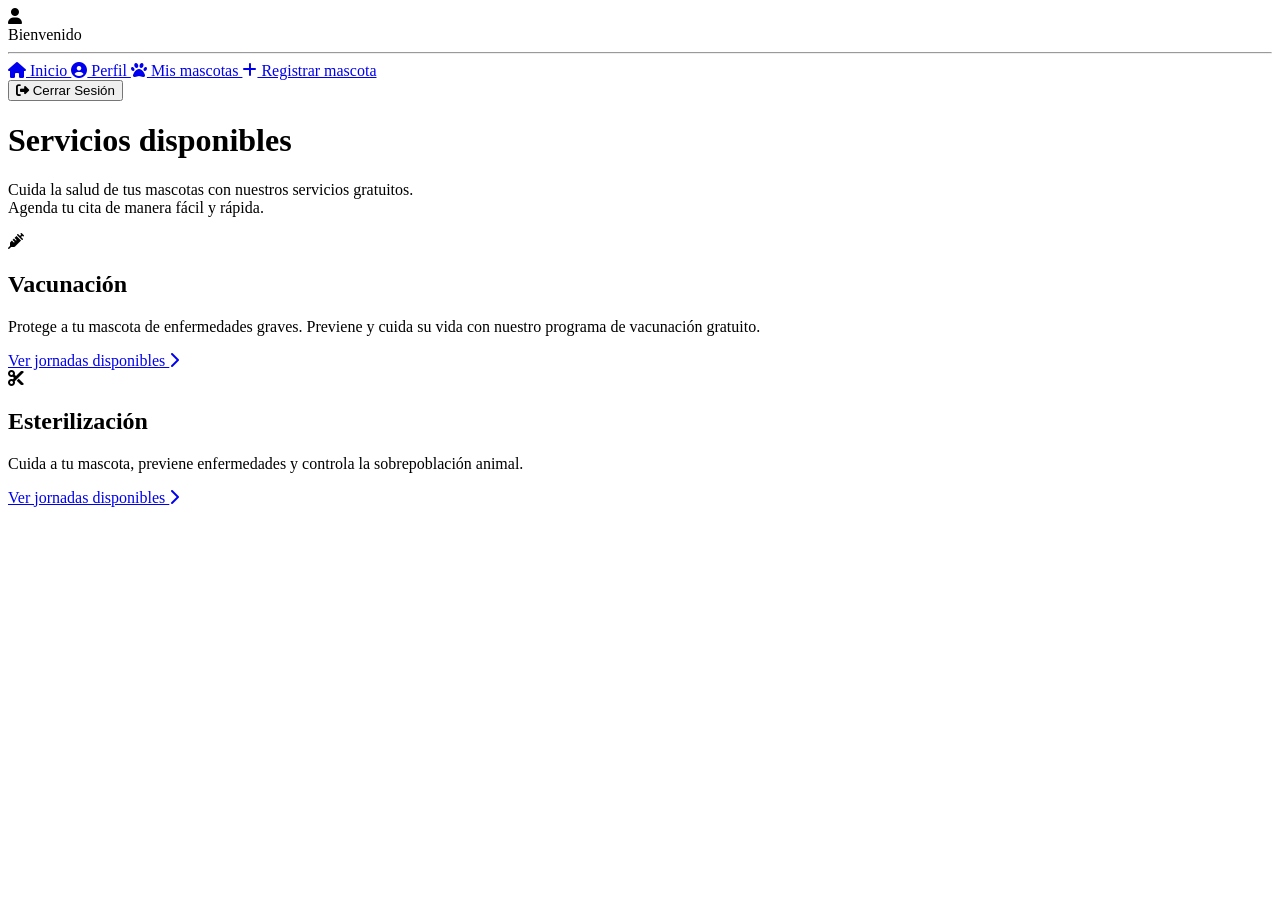
==== Pages/dashboard.html @ cf325ea8 "Tarjetas de servicios" ====
<!DOCTYPE html>
<html lang="es">
<head>
  <meta charset="UTF-8" />
  <meta name="viewport" content="width=device-width, initial-scale=1.0" />
  <title>APPET - Inicio</title>
  <link rel="stylesheet" href="https://cdnjs.cloudflare.com/ajax/libs/font-awesome/6.5.0/css/all.min.css" />
  <link rel="stylesheet" href="../css/sidebar.css" />
  <link rel="stylesheet" href="../css/dashboard.css" />
</head>
<body>

  <div class="layout">

    <!-- ===== SIDEBAR ===== -->
    <aside class="sidebar">

      <div class="sidebar-usuario">
        <div class="avatar">
          <i class="fa-solid fa-user"></i>
        </div>
        <span class="usuario-nombre">Bienvenido</span>
      </div>

      <hr class="divisor" />

      <nav class="sidebar-nav">
        <a href="dashboard.html" class="nav-item activo">
          <i class="fa-solid fa-house"></i>
          Inicio
        </a>
        <a href="perfil.html" class="nav-item">
          <i class="fa-solid fa-circle-user"></i>
          Perfil
        </a>
        <a href="mis-mascotas.html" class="nav-item">
          <i class="fa-solid fa-paw"></i>
          Mis mascotas
        </a>
        <a href="registrar-mascota.html" class="nav-item">
          <i class="fa-solid fa-plus"></i>
          Registrar mascota
        </a>
      </nav>

      <div class="sidebar-footer">
        <button class="btn-logout" id="btn-logout">
          <i class="fa-solid fa-right-from-bracket"></i>
          Cerrar Sesión
        </button>
      </div>

    </aside>

    <!-- ===== CONTENIDO ===== -->
    <main class="contenido">

      <div class="encabezado">
        <h1>Servicios disponibles</h1>
        <p>Cuida la salud de tus mascotas con nuestros servicios gratuitos.<br>Agenda tu cita de manera fácil y rápida.</p>
      </div>

      <div class="servicios">

        <div class="tarjeta">
          <div class="tarjeta-icono icono--azul">
            <i class="fa-solid fa-syringe"></i>
          </div>
          <h2 class="tarjeta-titulo titulo--azul">Vacunación</h2>
          <p class="tarjeta-texto">
            Protege a tu mascota de enfermedades graves.
            Previene y cuida su vida con nuestro programa
            de vacunación gratuito.
          </p>
          <a href="jornadas.html?tipo=vacunacion" class="btn-tarjeta btn-tarjeta--azul">
            Ver jornadas disponibles
            <i class="fa-solid fa-chevron-right"></i>
          </a>
        </div>

        <div class="tarjeta">
          <div class="tarjeta-icono icono--menta">
            <i class="fa-solid fa-scissors"></i>
          </div>
          <h2 class="tarjeta-titulo titulo--menta">Esterilización</h2>
          <p class="tarjeta-texto">
            Cuida a tu mascota, previene enfermedades
            y controla la sobrepoblación animal.
          </p>
          <a href="jornadas.html?tipo=esterilizacion" class="btn-tarjeta btn-tarjeta--menta">
            Ver jornadas disponibles
            <i class="fa-solid fa-chevron-right"></i>
          </a>
        </div>

      </div>

    </main>

  </div>

  <script src="../js/dashboard.js"></script>
</body>
</html>
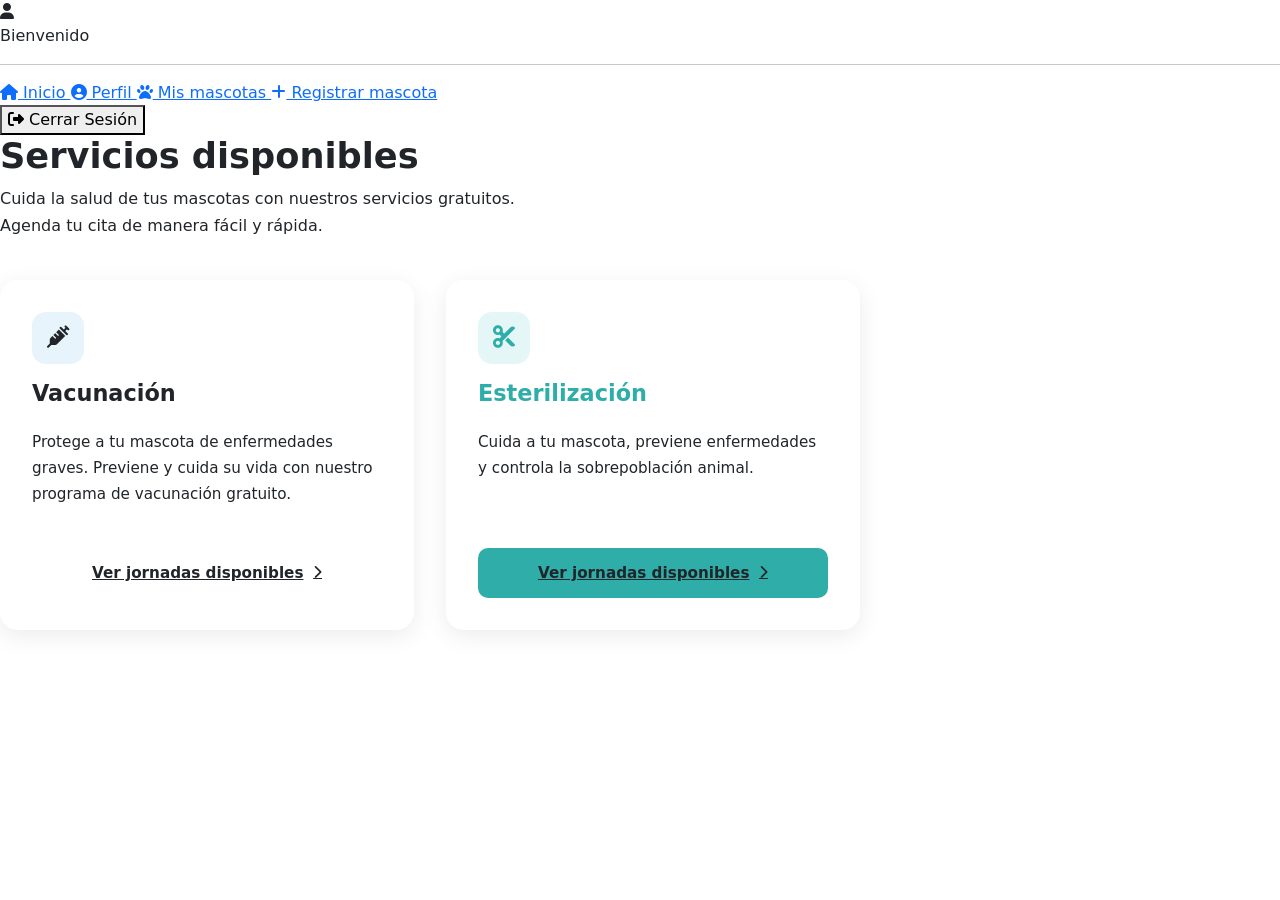
==== commit 98344acc: "Tarjetas de servicios" ====
--- a/Pages/dashboard.html
+++ b/Pages/dashboard.html
@@ -5,16 +5,19 @@
   <meta name="viewport" content="width=device-width, initial-scale=1.0" />
   <title>APPET - Inicio</title>
   <link rel="stylesheet" href="https://cdnjs.cloudflare.com/ajax/libs/font-awesome/6.5.0/css/all.min.css" />
+  <link href="https://cdn.jsdelivr.net/npm/bootstrap@5.3.3/dist/css/bootstrap.min.css" rel="stylesheet" />
   <link rel="stylesheet" href="../css/sidebar.css" />
   <link rel="stylesheet" href="../css/dashboard.css" />
 </head>
 <body>
 
+  <!-- layout principal: sidebar + contenido lado a lado -->
   <div class="layout">
 
-    <!-- ===== SIDEBAR ===== -->
+    <!-- sidebar de navegación -->
     <aside class="sidebar">
 
+      <!-- usuario en la parte de arriba -->
       <div class="sidebar-usuario">
         <div class="avatar">
           <i class="fa-solid fa-user"></i>
@@ -22,6 +25,7 @@
         <span class="usuario-nombre">Bienvenido</span>
       </div>
 
+      <!-- links de navegación, "activo" marca la página actual -->
       <hr class="divisor" />
 
       <nav class="sidebar-nav">
@@ -43,6 +47,7 @@
         </a>
       </nav>
 
+      <!-- botón de cerrar sesión al fondo -->
       <div class="sidebar-footer">
         <button class="btn-logout" id="btn-logout">
           <i class="fa-solid fa-right-from-bracket"></i>
@@ -52,16 +57,19 @@
 
     </aside>
 
-    <!-- ===== CONTENIDO ===== -->
+    <!-- contenido de la página -->
     <main class="contenido">
 
+    <!-- titulo y descripción -->
       <div class="encabezado">
         <h1>Servicios disponibles</h1>
         <p>Cuida la salud de tus mascotas con nuestros servicios gratuitos.<br>Agenda tu cita de manera fácil y rápida.</p>
       </div>
-
+      
+      <!-- tarjetas de servicios -->
       <div class="servicios">
 
+      <!-- tarjeta de vacunación -->
         <div class="tarjeta">
           <div class="tarjeta-icono icono--azul">
             <i class="fa-solid fa-syringe"></i>
@@ -72,12 +80,14 @@
             Previene y cuida su vida con nuestro programa
             de vacunación gratuito.
           </p>
+          <!-- el ?tipo= le dice a jornadas.html qué servicio mostrar -->
           <a href="jornadas.html?tipo=vacunacion" class="btn-tarjeta btn-tarjeta--azul">
             Ver jornadas disponibles
             <i class="fa-solid fa-chevron-right"></i>
           </a>
         </div>
 
+        <!-- tarjeta de esterilización -->
         <div class="tarjeta">
           <div class="tarjeta-icono icono--menta">
             <i class="fa-solid fa-scissors"></i>
--- a/css/dashboard.css
+++ b/css/dashboard.css
@@ -0,0 +1,123 @@
+/*Estilos propios del dashboard de APPET */
+/*Colores extra para las tarjetas, el resto ya viene de sidebar.css */
+:root {
+  --azul-claro:   #e8f4fb;
+  --menta-acento: #2fada8;
+  --menta-hover:  #228e89;
+  --menta-claro:  #e4f7f6;
+}
+
+/* Título y descripción arriba del contenido */
+.encabezado {
+  margin-bottom: 2.5rem;
+}
+
+.encabezado h1 {
+  font-size: 2.2rem;
+  font-weight: 800;
+  color: var(--azul-acento);
+  margin-bottom: 0.5rem;
+}
+
+.encabezado p {
+  font-size: 1rem;
+  color: var(--gris-texto);
+  line-height: 1.7;
+}
+
+/* Grid de dos columnas para las tarjetas de servicios */
+.servicios {
+  display: grid;
+  grid-template-columns: repeat(2, 1fr);
+  gap: 2rem;
+  max-width: 860px;
+}
+
+/* Tarjeta de cada servicio */
+.tarjeta {
+  background-color: var(--blanco);
+  border-radius: 18px;
+  padding: 2rem;
+  display: flex;
+  flex-direction: column;
+  gap: 1rem;
+  box-shadow: 0 6px 24px rgba(0, 0, 0, 0.08);
+  transition: transform 0.2s, box-shadow 0.2s;
+}
+
+/* Al pasar el mouse la tarjeta sube un poco */
+.tarjeta:hover {
+  transform: translateY(-4px);
+  box-shadow: 0 12px 32px rgba(0, 0, 0, 0.12);
+}
+
+/* Cuadro con el ícono del servicio */
+.tarjeta-icono {
+  width: 52px;
+  height: 52px;
+  border-radius: 14px;
+  display: flex;
+  align-items: center;
+  justify-content: center;
+}
+
+.tarjeta-icono i {
+  font-size: 1.4rem;
+}
+
+/* Color azul para vacunación, menta para esterilización */
+.icono--azul  { background-color: var(--azul-claro);  color: var(--azul-acento); }
+.icono--menta { background-color: var(--menta-claro); color: var(--menta-acento); }
+
+.tarjeta-titulo {
+  font-size: 1.4rem;
+  font-weight: 800;
+}
+
+.titulo--azul  { color: var(--azul-acento);  }
+.titulo--menta { color: var(--menta-acento); }
+
+/* Texto descriptivo del servicio, flex:1 empuja el botón al fondo */
+.tarjeta-texto {
+  font-size: 0.95rem;
+  color: var(--gris-texto);
+  line-height: 1.7;
+  flex: 1;
+}
+
+/* Botón de cada tarjeta */
+.btn-tarjeta {
+  display: flex;
+  align-items: center;
+  justify-content: center;
+  gap: 0.6rem;
+  padding: 0.85rem 1.2rem;
+  border-radius: 10px;
+  font-size: 0.95rem;
+  font-weight: 700;
+  color: var(--blanco);
+  margin-top: 0.5rem;
+  transition: background-color 0.2s, transform 0.1s;
+}
+
+.btn-tarjeta i {
+  font-size: 0.85rem;
+}
+
+/* Se achica un poco al hacer clic */
+.btn-tarjeta:active {
+  transform: scale(0.98);
+}
+
+.btn-tarjeta--azul  { background-color: var(--azul-acento);  }
+.btn-tarjeta--menta { background-color: var(--menta-acento); }
+
+.btn-tarjeta--azul:hover  { background-color: var(--azul-hover);   }
+.btn-tarjeta--menta:hover { background-color: var(--menta-hover);  }
+
+/* En móvil las tarjetas se apilan en una sola columna */
+@media (max-width: 768px) {
+  .servicios {
+    grid-template-columns: 1fr;
+  }
+}
